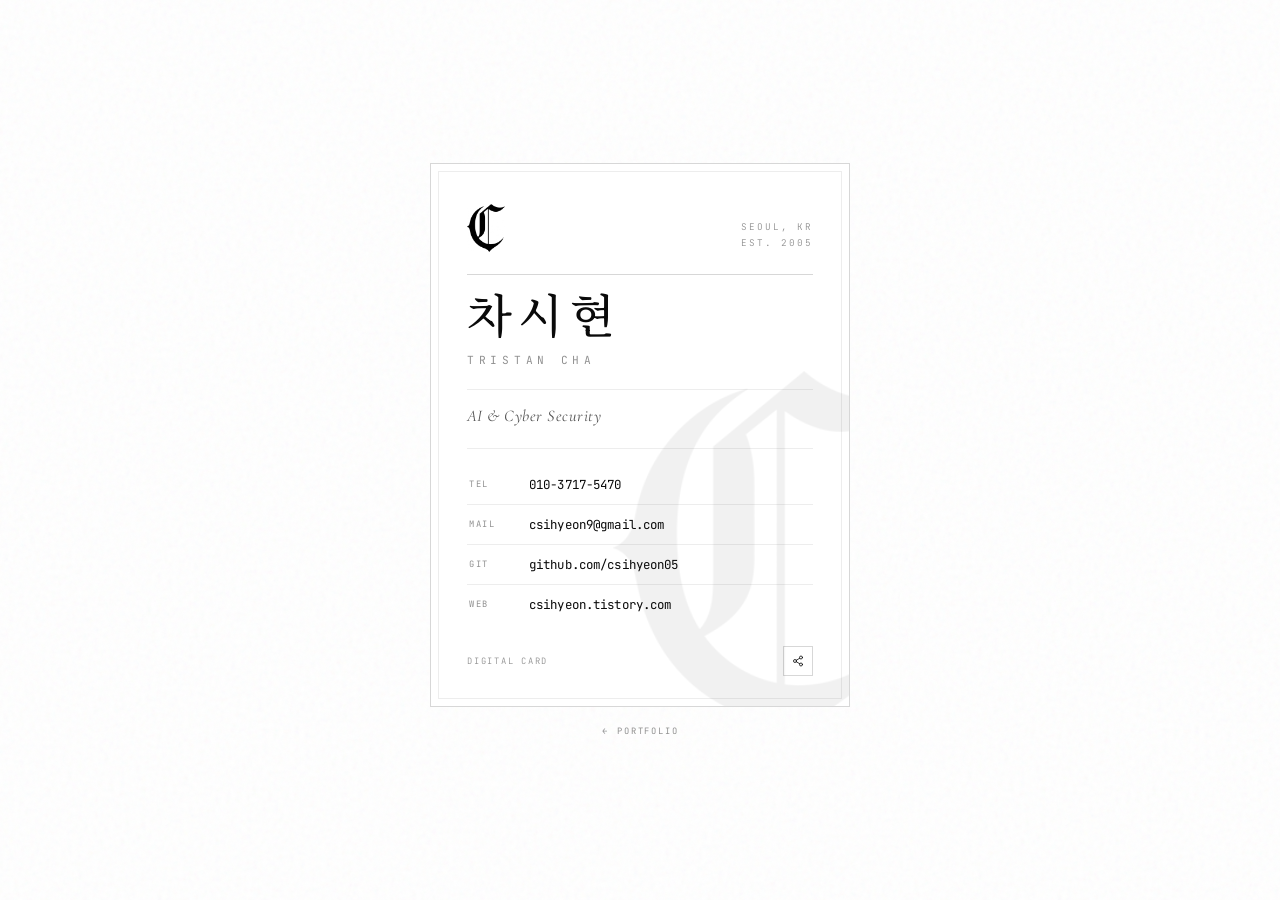
==== card.html @ 9d378eff "Add files via upload" ====
<!DOCTYPE html>
<html lang="ko">
<head>
<meta charset="UTF-8" />
<meta name="viewport" content="width=device-width, initial-scale=1.0" />
<title>차시현 · Tristan Cha — Digital Card</title>
<link rel="icon" href="[data-uri]" />
<link rel="preconnect" href="https://fonts.googleapis.com">
<link rel="preconnect" href="https://fonts.gstatic.com" crossorigin>
<link href="https://fonts.googleapis.com/css2?family=Cormorant+Garamond:wght@300;400;500;600&family=Noto+Serif+KR:wght@300;400;500;600&family=JetBrains+Mono:wght@300;400;500&display=swap" rel="stylesheet" />
<style>
  :root{
    --paper:#ffffff;
    --ink:#0a0a0a;
    --ink-70:rgba(10,10,10,.70);
    --ink-45:rgba(10,10,10,.45);
    --rule:rgba(10,10,10,.16);
    --rule-soft:rgba(10,10,10,.07);
  }
  *,*::before,*::after{box-sizing:border-box;margin:0;padding:0}
  html,body{width:100%;min-height:100dvh}
  body{
    background:var(--paper);
    color:var(--ink);
    display:flex;align-items:center;justify-content:center;
    padding:24px;
    -webkit-font-smoothing:antialiased;
  }
  /* 종이 질감 */
  body::before{
    content:'';position:fixed;inset:0;pointer-events:none;z-index:0;
    background-image:url("data:image/svg+xml,%3Csvg viewBox='0 0 200 200' xmlns='http://www.w3.org/2000/svg'%3E%3Cfilter id='n'%3E%3CfeTurbulence type='fractalNoise' baseFrequency='0.85' numOctaves='4' stitchTiles='stitch'/%3E%3C/filter%3E%3Crect width='100%25' height='100%25' filter='url(%23n)' opacity='0.05'/%3E%3C/svg%3E");
  }

  .card{
    position:relative;z-index:1;
    width:min(94vw,420px);
    padding:40px 36px 30px;
    background:var(--paper);
    border:1px solid var(--rule);
    overflow:hidden;
    animation:rise .9s cubic-bezier(.22,1,.36,1) both;
  }
  /* 이중 괘선(각인 느낌) */
  .card::before{
    content:'';position:absolute;inset:7px;border:1px solid var(--rule-soft);pointer-events:none;
  }

  /* 배경 워터마크 로고 */
  .watermark{
    position:absolute;right:-64px;bottom:-40px;
    width:300px;opacity:.055;pointer-events:none;user-select:none;
  }

  /* 상단 인장 */
  .seal{display:flex;align-items:flex-end;justify-content:space-between;gap:16px}
  .seal img{width:38px;display:block}
  .imprint{
    font-family:'JetBrains Mono',monospace;font-weight:300;
    font-size:.58rem;letter-spacing:.22em;text-transform:uppercase;
    color:var(--ink-45);text-align:right;line-height:1.7;
  }

  .rule{height:1px;background:var(--rule);margin:22px 0 20px}
  .rule.thin{background:var(--rule-soft);margin:22px 0 16px}

  .name-ko{
    font-family:'Cormorant Garamond','Noto Serif KR',serif;font-weight:500;
    font-size:clamp(2.3rem,11vw,2.9rem);letter-spacing:.14em;line-height:1;
  }
  .name-en{
    font-family:'JetBrains Mono',monospace;font-weight:400;
    font-size:clamp(.62rem,3vw,.7rem);letter-spacing:.42em;text-transform:uppercase;
    color:var(--ink-45);margin-top:12px;
  }
  .role{
    font-family:'Cormorant Garamond','Noto Serif KR',serif;font-style:italic;font-weight:400;
    font-size:1.02rem;letter-spacing:.03em;color:var(--ink-70);
  }

  .contacts{display:flex;flex-direction:column}
  .contact-item{
    display:flex;align-items:center;gap:14px;
    padding:11px 2px;border-bottom:1px solid var(--rule-soft);
    animation:rise .9s cubic-bezier(.22,1,.36,1) both;
  }
  .contact-item:last-child{border-bottom:none}
  .contact-item:nth-child(1){animation-delay:.10s}
  .contact-item:nth-child(2){animation-delay:.18s}
  .contact-item:nth-child(3){animation-delay:.26s}
  .contact-item:nth-child(4){animation-delay:.34s}

  .label{
    flex-shrink:0;width:46px;
    font-family:'JetBrains Mono',monospace;font-weight:400;
    font-size:.55rem;letter-spacing:.18em;text-transform:uppercase;color:var(--ink-45);
  }
  .value{
    font-family:'JetBrains Mono',monospace;font-weight:400;
    font-size:clamp(.7rem,3.1vw,.78rem);letter-spacing:.01em;color:var(--ink);
    text-decoration:none;position:relative;
  }
  a.value::after{
    content:'';position:absolute;left:0;right:0;bottom:-3px;height:1px;
    background:var(--ink);transform:scaleX(0);transform-origin:left;
    transition:transform .35s cubic-bezier(.22,1,.36,1);
  }
  a.value:hover::after,a.value:focus-visible::after{transform:scaleX(1)}
  a.value:focus-visible{outline:1px solid var(--ink);outline-offset:4px}

  .footer{
    margin-top:22px;display:flex;align-items:center;justify-content:space-between;
    font-family:'JetBrains Mono',monospace;font-weight:300;
    font-size:.55rem;letter-spacing:.2em;text-transform:uppercase;color:var(--ink-45);
  }

  .share-btn{
    background:transparent;border:1px solid var(--rule);
    width:30px;height:30px;display:flex;align-items:center;justify-content:center;
    cursor:pointer;transition:background .3s,border-color .3s;
  }
  .share-btn svg{width:12px;height:12px;stroke:var(--ink);fill:none;stroke-width:1.6;stroke-linecap:round;stroke-linejoin:round;transition:stroke .3s}
  .share-btn:hover{background:var(--ink);border-color:var(--ink)}
  .share-btn:hover svg{stroke:var(--paper)}
  .share-btn:focus-visible{outline:1px solid var(--ink);outline-offset:3px}

  .toast{
    position:fixed;bottom:32px;left:50%;
    transform:translateX(-50%) translateY(10px);
    background:var(--ink);color:var(--paper);
    font-family:'JetBrains Mono',monospace;font-size:.62rem;letter-spacing:.16em;text-transform:uppercase;
    padding:10px 18px;white-space:nowrap;opacity:0;pointer-events:none;
    transition:opacity .3s,transform .3s;z-index:99;
  }
  .toast.show{opacity:1;transform:translateX(-50%) translateY(0)}

  .back{
    position:relative;z-index:1;
    display:inline-flex;align-items:center;gap:9px;
    margin-top:18px;
    font-family:'JetBrains Mono',monospace;font-weight:400;
    font-size:.55rem;letter-spacing:.2em;text-transform:uppercase;
    color:var(--ink-45);text-decoration:none;
    transition:color .3s;
    animation:rise .9s cubic-bezier(.22,1,.36,1) .42s both;
  }
  .back .arrow{transition:transform .35s cubic-bezier(.22,1,.36,1)}
  .back:hover{color:var(--ink)}
  .back:hover .arrow{transform:translateX(-4px)}
  .back:focus-visible{outline:1px solid var(--ink);outline-offset:4px}
  .stage{display:flex;flex-direction:column;align-items:center}

  @keyframes rise{from{opacity:0;transform:translateY(12px)}to{opacity:1;transform:translateY(0)}}
  @media (prefers-reduced-motion:reduce){
    *{animation:none!important;transition:none!important}
  }
</style>
</head>
<body>
 <div class="stage">
  <div class="card">
    <img class="watermark" src="[data-uri]" alt="" aria-hidden="true" />

    <div class="seal">
      <img src="[data-uri]" alt="차시현 로고" />
      <div class="imprint">Seoul, KR<br>Est. 2005</div>
    </div>

    <div class="rule"></div>

    <div class="name-ko">차시현</div>
    <div class="name-en">Tristan Cha</div>

    <div class="rule thin"></div>
    <div class="role">AI &amp; Cyber Security</div>
    <div class="rule thin"></div>

    <div class="contacts">
      <div class="contact-item">
        <span class="label">Tel</span>
        <span class="value">010-3717-5470</span>
      </div>
      <div class="contact-item">
        <span class="label">Mail</span>
        <a class="value" href="mailto:csihyeon9@gmail.com">csihyeon9@gmail.com</a>
      </div>
      <div class="contact-item">
        <span class="label">Git</span>
        <a class="value" href="https://github.com/csihyeon05" target="_blank" rel="noopener">github.com/csihyeon05</a>
      </div>
      <div class="contact-item">
        <span class="label">Web</span>
        <a class="value" href="https://csihyeon.tistory.com" target="_blank" rel="noopener">csihyeon.tistory.com</a>
      </div>
    </div>

    <div class="footer">
      <span>Digital Card</span>
      <button class="share-btn" onclick="shareLink()" title="링크 복사" aria-label="링크 복사">
        <svg viewBox="0 0 24 24">
          <circle cx="18" cy="5" r="3"/><circle cx="6" cy="12" r="3"/><circle cx="18" cy="19" r="3"/>
          <line x1="8.59" y1="13.51" x2="15.42" y2="17.49"/>
          <line x1="15.41" y1="6.51" x2="8.59" y2="10.49"/>
        </svg>
      </button>
    </div>
  </div>

  <a class="back" href="index.html"><span class="arrow">←</span> Portfolio</a>
 </div>

  <div class="toast" id="toast">Copied</div>

<script>
async function shareLink(){
  const url=window.location.href;
  if(navigator.share){
    try{ await navigator.share({title:'차시현 · Tristan Cha',url}); return; }catch(_){}
  }
  try{ await navigator.clipboard.writeText(url); }
  catch(_){
    const ta=document.createElement('textarea');
    ta.value=url; ta.style.position='fixed'; ta.style.opacity='0';
    document.body.appendChild(ta); ta.select();
    document.execCommand('copy'); document.body.removeChild(ta);
  }
  const t=document.getElementById('toast');
  t.classList.add('show');
  setTimeout(()=>t.classList.remove('show'),1800);
}
</script>
</body>
</html>
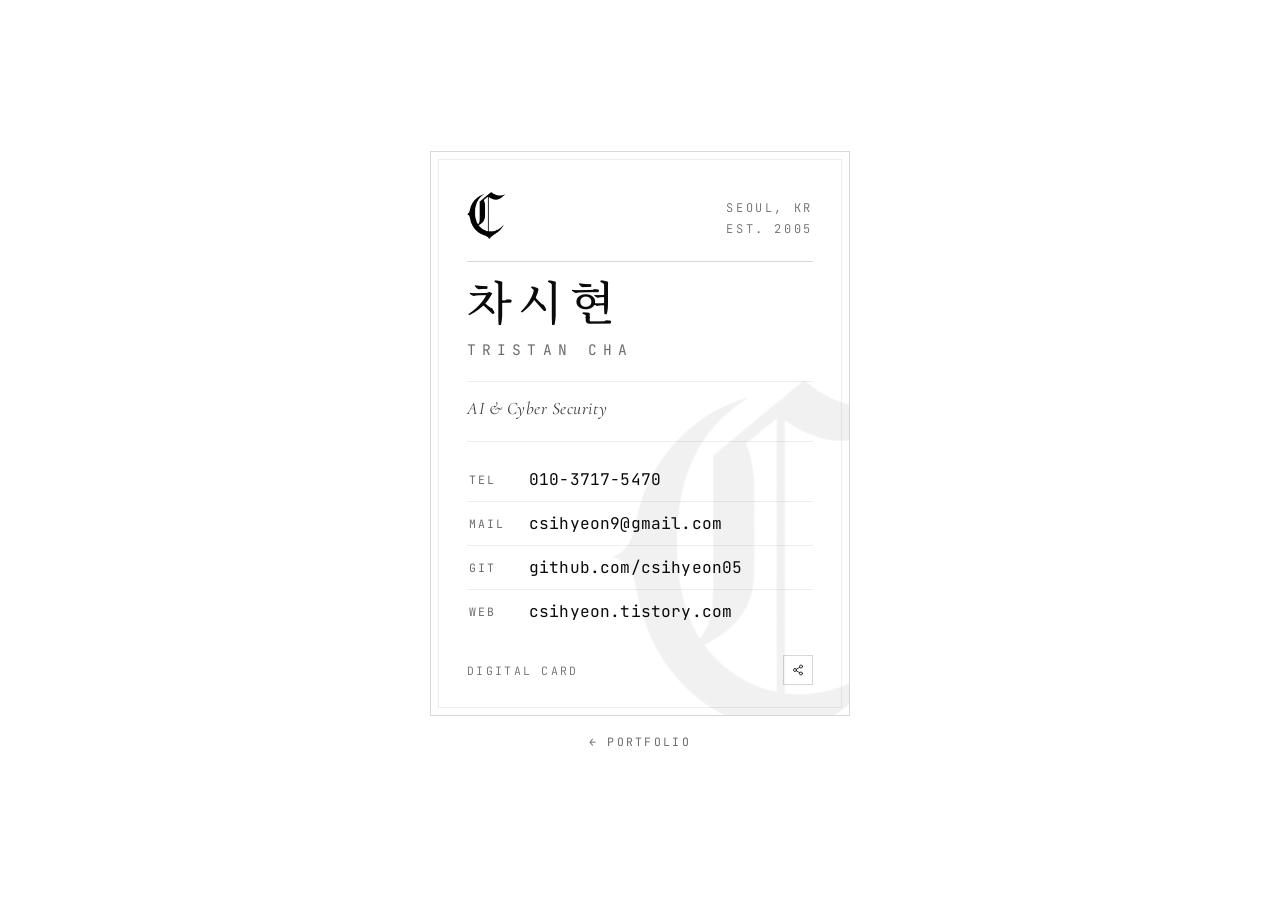
==== commit bf1c074d: "Add files via upload" ====
--- a/card.html
+++ b/card.html
@@ -12,8 +12,8 @@
   :root{
     --paper:#ffffff;
     --ink:#0a0a0a;
-    --ink-70:rgba(10,10,10,.70);
-    --ink-45:rgba(10,10,10,.45);
+    --ink-70:rgba(10,10,10,.80);
+    --ink-45:rgba(10,10,10,.60);
     --rule:rgba(10,10,10,.16);
     --rule-soft:rgba(10,10,10,.07);
   }
@@ -26,12 +26,7 @@
     padding:24px;
     -webkit-font-smoothing:antialiased;
   }
-  /* 종이 질감 */
-  body::before{
-    content:'';position:fixed;inset:0;pointer-events:none;z-index:0;
-    background-image:url("data:image/svg+xml,%3Csvg viewBox='0 0 200 200' xmlns='http://www.w3.org/2000/svg'%3E%3Cfilter id='n'%3E%3CfeTurbulence type='fractalNoise' baseFrequency='0.85' numOctaves='4' stitchTiles='stitch'/%3E%3C/filter%3E%3Crect width='100%25' height='100%25' filter='url(%23n)' opacity='0.05'/%3E%3C/svg%3E");
-  }
-
+  
   .card{
     position:relative;z-index:1;
     width:min(94vw,420px);
@@ -57,7 +52,7 @@
   .seal img{width:38px;display:block}
   .imprint{
     font-family:'JetBrains Mono',monospace;font-weight:300;
-    font-size:.58rem;letter-spacing:.22em;text-transform:uppercase;
+    font-size:.75rem;letter-spacing:.22em;text-transform:uppercase;
     color:var(--ink-45);text-align:right;line-height:1.7;
   }
 
@@ -70,12 +65,12 @@
   }
   .name-en{
     font-family:'JetBrains Mono',monospace;font-weight:400;
-    font-size:clamp(.62rem,3vw,.7rem);letter-spacing:.42em;text-transform:uppercase;
+    font-size:clamp(.81rem,3vw,.91rem);letter-spacing:.42em;text-transform:uppercase;
     color:var(--ink-45);margin-top:12px;
   }
   .role{
     font-family:'Cormorant Garamond','Noto Serif KR',serif;font-style:italic;font-weight:400;
-    font-size:1.02rem;letter-spacing:.03em;color:var(--ink-70);
+    font-size:1.1rem;letter-spacing:.03em;color:var(--ink-70);
   }
 
   .contacts{display:flex;flex-direction:column}
@@ -93,11 +88,11 @@
   .label{
     flex-shrink:0;width:46px;
     font-family:'JetBrains Mono',monospace;font-weight:400;
-    font-size:.55rem;letter-spacing:.18em;text-transform:uppercase;color:var(--ink-45);
+    font-size:.72rem;letter-spacing:.18em;text-transform:uppercase;color:var(--ink-45);
   }
   .value{
     font-family:'JetBrains Mono',monospace;font-weight:400;
-    font-size:clamp(.7rem,3.1vw,.78rem);letter-spacing:.01em;color:var(--ink);
+    font-size:clamp(.91rem,3.1vw,1.01rem);letter-spacing:.01em;color:var(--ink);
     text-decoration:none;position:relative;
   }
   a.value::after{
@@ -111,7 +106,7 @@
   .footer{
     margin-top:22px;display:flex;align-items:center;justify-content:space-between;
     font-family:'JetBrains Mono',monospace;font-weight:300;
-    font-size:.55rem;letter-spacing:.2em;text-transform:uppercase;color:var(--ink-45);
+    font-size:.72rem;letter-spacing:.2em;text-transform:uppercase;color:var(--ink-45);
   }
 
   .share-btn{
@@ -128,7 +123,7 @@
     position:fixed;bottom:32px;left:50%;
     transform:translateX(-50%) translateY(10px);
     background:var(--ink);color:var(--paper);
-    font-family:'JetBrains Mono',monospace;font-size:.62rem;letter-spacing:.16em;text-transform:uppercase;
+    font-family:'JetBrains Mono',monospace;font-size:.81rem;letter-spacing:.16em;text-transform:uppercase;
     padding:10px 18px;white-space:nowrap;opacity:0;pointer-events:none;
     transition:opacity .3s,transform .3s;z-index:99;
   }
@@ -139,7 +134,7 @@
     display:inline-flex;align-items:center;gap:9px;
     margin-top:18px;
     font-family:'JetBrains Mono',monospace;font-weight:400;
-    font-size:.55rem;letter-spacing:.2em;text-transform:uppercase;
+    font-size:.72rem;letter-spacing:.2em;text-transform:uppercase;
     color:var(--ink-45);text-decoration:none;
     transition:color .3s;
     animation:rise .9s cubic-bezier(.22,1,.36,1) .42s both;
